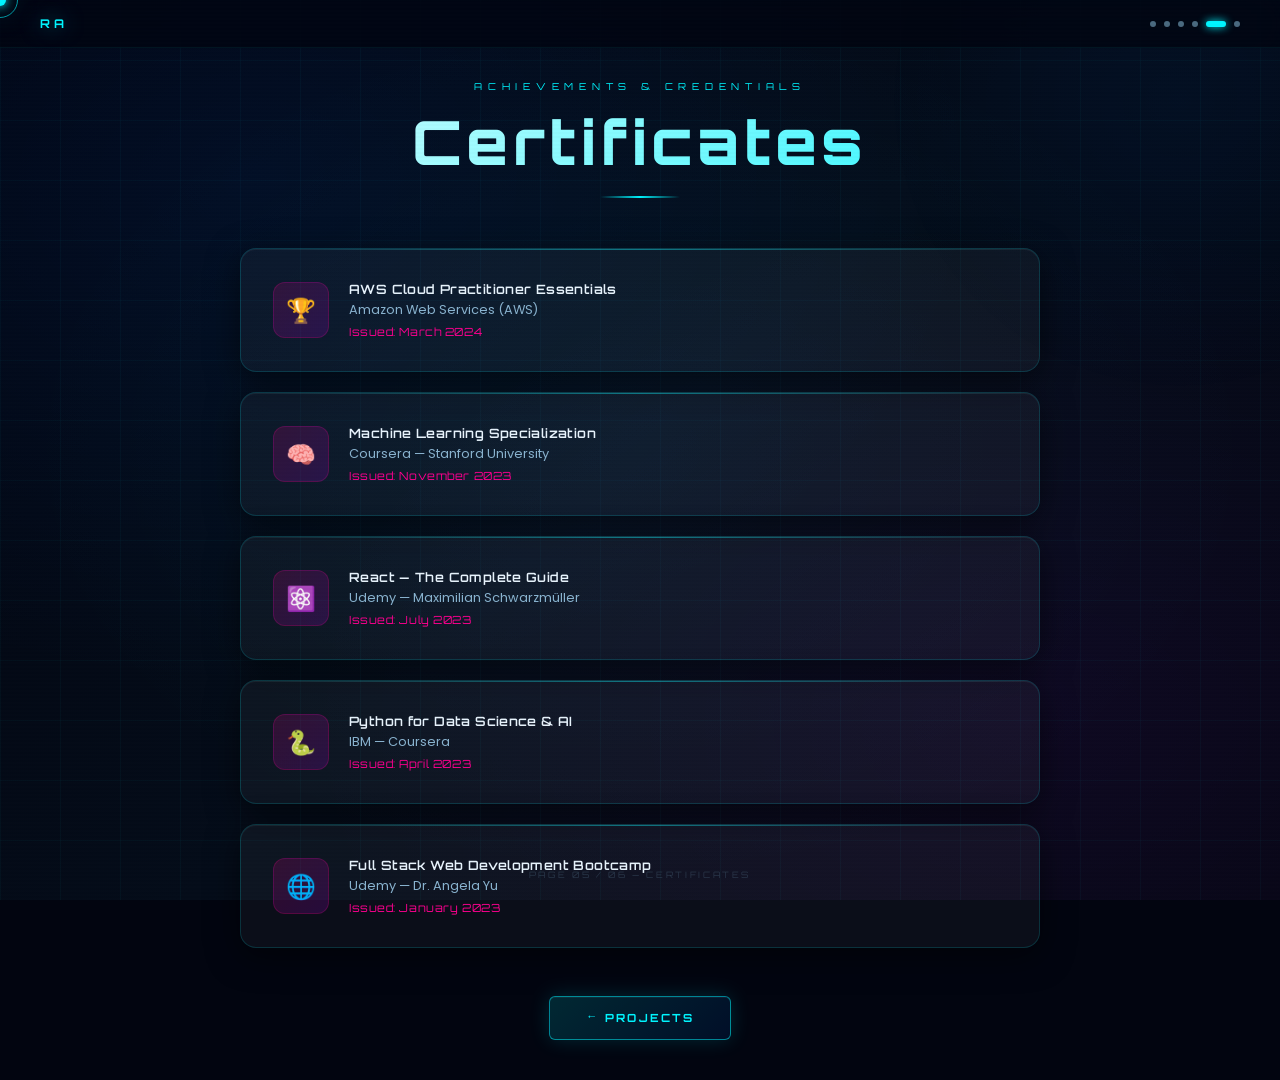
==== certificates.html @ 78b94bef "Add files via upload" ====
<!DOCTYPE html>
<html lang="en">
<head>
  <meta charset="UTF-8" />
  <meta name="viewport" content="width=device-width, initial-scale=1.0" />
  <!-- Edit the browser tab title below -->
  <title>Certificates — Rakshith Anumalasetty</title>
  <link rel="stylesheet" href="style.css" />
</head>

<!-- data-page="4" sets the active nav dot (4 = Certificates) -->
<body data-page="4">

  <!-- Custom cursor elements -->
  <div class="cursor"></div>
  <div class="cursor-ring"></div>

  <!-- Animated background layers -->
  <div class="bg-canvas"></div>

  <!-- Floating particles layer -->
  <div class="particles"></div>

  <!-- Subtle scanlines overlay -->
  <div class="scanlines"></div>

  <!-- ======== NAVIGATION ======== -->
  <nav class="nav">
    <!-- Edit the brand/logo text below -->
    <span class="nav-brand">RA</span>

    <!-- Nav dots: active dot = index 4 -->
    <div class="nav-dots">
      <div class="nav-dot" data-index="0" title="Home"></div>
      <div class="nav-dot" data-index="1" title="Education"></div>
      <div class="nav-dot" data-index="2" title="Skills"></div>
      <div class="nav-dot" data-index="3" title="Projects"></div>
      <div class="nav-dot" data-index="4" title="Certificates"></div>
      <div class="nav-dot" data-index="5" title="Contact"></div>
    </div>
  </nav>

  <!-- ======== CERTIFICATES PAGE CONTENT ======== -->
  <main class="page page-transition" style="justify-content: flex-start; padding-top: 0;">

    <!-- Page Header -->
    <header class="page-header">
      <!-- Small label — edit this text -->
      <p class="page-header-label">Achievements & Credentials</p>
      <!-- Page title — edit this text -->
      <h1 class="page-title">Certificates</h1>
      <div class="page-divider"></div>
    </header>

    <!-- Certificates Grid -->
    <div class="content-grid" style="max-width: 800px;">

      <!-- ======== CERTIFICATE 1 ======== -->
      <!-- Edit certificate title, issuer, and date below -->
      <div class="glass-card cert-card">
        <!-- Edit the emoji icon -->
        <div class="cert-icon">🏆</div>
        <div class="cert-body">
          <!-- Edit certificate name -->
          <div class="cert-title">AWS Cloud Practitioner Essentials</div>
          <!-- Edit issuing organization -->
          <div class="cert-issuer">Amazon Web Services (AWS)</div>
          <!-- Edit date issued -->
          <div class="cert-date">Issued: March 2024</div>
        </div>
      </div>

      <!-- ======== CERTIFICATE 2 ======== -->
      <div class="glass-card cert-card">
        <!-- Edit the emoji icon -->
        <div class="cert-icon">🧠</div>
        <div class="cert-body">
          <!-- Edit certificate name -->
          <div class="cert-title">Machine Learning Specialization</div>
          <!-- Edit issuing organization -->
          <div class="cert-issuer">Coursera — Stanford University</div>
          <!-- Edit date issued -->
          <div class="cert-date">Issued: November 2023</div>
        </div>
      </div>

      <!-- ======== CERTIFICATE 3 ======== -->
      <div class="glass-card cert-card">
        <!-- Edit the emoji icon -->
        <div class="cert-icon">⚛️</div>
        <div class="cert-body">
          <!-- Edit certificate name -->
          <div class="cert-title">React — The Complete Guide</div>
          <!-- Edit issuing organization -->
          <div class="cert-issuer">Udemy — Maximilian Schwarzmüller</div>
          <!-- Edit date issued -->
          <div class="cert-date">Issued: July 2023</div>
        </div>
      </div>

      <!-- ======== CERTIFICATE 4 ======== -->
      <div class="glass-card cert-card">
        <!-- Edit the emoji icon -->
        <div class="cert-icon">🐍</div>
        <div class="cert-body">
          <!-- Edit certificate name -->
          <div class="cert-title">Python for Data Science & AI</div>
          <!-- Edit issuing organization -->
          <div class="cert-issuer">IBM — Coursera</div>
          <!-- Edit date issued -->
          <div class="cert-date">Issued: April 2023</div>
        </div>
      </div>

      <!-- ======== CERTIFICATE 5 ======== -->
      <div class="glass-card cert-card">
        <!-- Edit the emoji icon -->
        <div class="cert-icon">🌐</div>
        <div class="cert-body">
          <!-- Edit certificate name -->
          <div class="cert-title">Full Stack Web Development Bootcamp</div>
          <!-- Edit issuing organization -->
          <div class="cert-issuer">Udemy — Dr. Angela Yu</div>
          <!-- Edit date issued -->
          <div class="cert-date">Issued: January 2023</div>
        </div>
      </div>

      <!-- ======== ADD MORE CERTIFICATES ======== -->
      <!-- Copy a .glass-card.cert-card block above and edit it -->

    </div>

    <!-- Navigation button back to Projects -->
    <div class="btn-group">
      <!-- Button back to Projects page -->
      <a href="projects.html" class="btn btn-primary">
        <span style="transform: rotate(180deg); display: inline-block;">→</span>
        Projects
      </a>
    </div>

  </main>

  <!-- Footer label -->
  <div class="footer-note">Page 05 / 06 — Certificates</div>

  <script src="script.js"></script>
</body>
</html>
---- style.css ----
/* ============================================================
   PORTFOLIO - FUTURISTIC DESIGN SYSTEM
   Edit colors, fonts, and spacing from the :root variables
   ============================================================ */

@import url('https://fonts.googleapis.com/css2?family=Orbitron:wght@400;500;600;700;800;900&family=Poppins:wght@300;400;500;600&display=swap');

/* === GLOBAL CSS VARIABLES (Edit these to change the theme) === */
:root {
  --clr-bg-start: #020510;
  --clr-bg-mid: #050d1a;
  --clr-bg-end: #040812;

  --clr-neon-cyan: #00f5ff;
  --clr-neon-purple: #bf00ff;
  --clr-neon-blue: #0066ff;
  --clr-neon-pink: #ff0090;

  --clr-glass-bg: rgba(255, 255, 255, 0.04);
  --clr-glass-border: rgba(0, 245, 255, 0.15);
  --clr-glass-hover: rgba(0, 245, 255, 0.08);

  --clr-text-primary: #e8f4fd;
  --clr-text-secondary: #8ab4d0;
  --clr-text-muted: #4a6a80;

  --font-display: 'Orbitron', monospace;
  --font-body: 'Poppins', sans-serif;

  --transition-smooth: all 0.4s cubic-bezier(0.23, 1, 0.32, 1);
  --transition-fast: all 0.2s ease;

  --shadow-glow-cyan: 0 0 20px rgba(0, 245, 255, 0.4), 0 0 60px rgba(0, 245, 255, 0.15);
  --shadow-glow-purple: 0 0 20px rgba(191, 0, 255, 0.4), 0 0 60px rgba(191, 0, 255, 0.15);
  --shadow-glow-pink: 0 0 20px rgba(255, 0, 144, 0.4), 0 0 60px rgba(255, 0, 144, 0.15);
  --shadow-card: 0 8px 32px rgba(0, 0, 0, 0.5);
}

/* === RESET & BASE === */
*, *::before, *::after {
  margin: 0;
  padding: 0;
  box-sizing: border-box;
}

html {
  scroll-behavior: smooth;
}

body {
  font-family: var(--font-body);
  background: var(--clr-bg-start);
  color: var(--clr-text-primary);
  min-height: 100vh;
  overflow-x: hidden;
  cursor: none; /* Custom cursor active */
}

/* === CUSTOM CURSOR === */
.cursor {
  width: 12px;
  height: 12px;
  background: var(--clr-neon-cyan);
  border-radius: 50%;
  position: fixed;
  top: 0; left: 0;
  pointer-events: none;
  z-index: 9999;
  transform: translate(-50%, -50%);
  transition: transform 0.1s ease, width 0.3s ease, height 0.3s ease, background 0.3s ease;
  box-shadow: 0 0 10px var(--clr-neon-cyan), 0 0 30px rgba(0, 245, 255, 0.5);
}

.cursor-ring {
  width: 36px;
  height: 36px;
  border: 1.5px solid rgba(0, 245, 255, 0.6);
  border-radius: 50%;
  position: fixed;
  top: 0; left: 0;
  pointer-events: none;
  z-index: 9998;
  transform: translate(-50%, -50%);
  transition: transform 0.15s ease;
}

body:has(a:hover) .cursor,
body:has(button:hover) .cursor {
  width: 20px;
  height: 20px;
  background: var(--clr-neon-purple);
  box-shadow: 0 0 15px var(--clr-neon-purple), 0 0 40px rgba(191, 0, 255, 0.5);
}

/* === ANIMATED BACKGROUND === */
.bg-canvas {
  position: fixed;
  inset: 0;
  z-index: 0;
  background:
    radial-gradient(ellipse at 20% 20%, rgba(0, 102, 255, 0.08) 0%, transparent 50%),
    radial-gradient(ellipse at 80% 80%, rgba(191, 0, 255, 0.06) 0%, transparent 50%),
    radial-gradient(ellipse at 50% 50%, rgba(0, 245, 255, 0.03) 0%, transparent 70%),
    linear-gradient(135deg, var(--clr-bg-start), var(--clr-bg-mid), var(--clr-bg-end));
}

/* Animated grid overlay */
.bg-canvas::before {
  content: '';
  position: absolute;
  inset: 0;
  background-image:
    linear-gradient(rgba(0, 245, 255, 0.03) 1px, transparent 1px),
    linear-gradient(90deg, rgba(0, 245, 255, 0.03) 1px, transparent 1px);
  background-size: 60px 60px;
  animation: gridShift 20s linear infinite;
}

/* Floating orb */
.bg-canvas::after {
  content: '';
  position: absolute;
  width: 600px;
  height: 600px;
  border-radius: 50%;
  background: radial-gradient(circle, rgba(0, 102, 255, 0.05) 0%, transparent 70%);
  top: -200px;
  right: -200px;
  animation: orbFloat 15s ease-in-out infinite;
}

@keyframes gridShift {
  0% { transform: translateY(0); }
  100% { transform: translateY(60px); }
}

@keyframes orbFloat {
  0%, 100% { transform: translate(0, 0) scale(1); }
  33% { transform: translate(-50px, 80px) scale(1.1); }
  66% { transform: translate(30px, -40px) scale(0.9); }
}

/* === PAGE WRAPPER === */
.page {
  position: relative;
  z-index: 1;
  min-height: 100vh;
  display: flex;
  flex-direction: column;
  align-items: center;
  justify-content: center;
  padding: 40px 20px;
}

/* === PAGE TRANSITION === */
.page-transition {
  animation: pageIn 0.6s cubic-bezier(0.23, 1, 0.32, 1) both;
}

@keyframes pageIn {
  from {
    opacity: 0;
    transform: translateY(30px) scale(0.98);
    filter: blur(4px);
  }
  to {
    opacity: 1;
    transform: translateY(0) scale(1);
    filter: blur(0);
  }
}

/* === NAVIGATION (subtle top bar) === */
.nav {
  position: fixed;
  top: 0;
  left: 0;
  right: 0;
  z-index: 100;
  padding: 16px 40px;
  display: flex;
  align-items: center;
  justify-content: space-between;
  background: rgba(2, 5, 16, 0.7);
  backdrop-filter: blur(20px);
  border-bottom: 1px solid rgba(0, 245, 255, 0.06);
}

/* === LOGO/BRAND NAME in nav === */
/* Edit the text inside .nav-brand in each HTML file */
.nav-brand {
  font-family: var(--font-display);
  font-size: 0.75rem;
  font-weight: 700;
  letter-spacing: 0.3em;
  color: var(--clr-neon-cyan);
  text-shadow: 0 0 20px rgba(0, 245, 255, 0.5);
  text-transform: uppercase;
}

.nav-dots {
  display: flex;
  gap: 8px;
  align-items: center;
}

.nav-dot {
  width: 6px;
  height: 6px;
  border-radius: 50%;
  background: var(--clr-text-muted);
  transition: var(--transition-fast);
  cursor: none;
}

.nav-dot.active {
  background: var(--clr-neon-cyan);
  box-shadow: 0 0 8px var(--clr-neon-cyan);
  width: 20px;
  border-radius: 3px;
}

/* === HERO SECTION (Home Page) === */
.hero {
  text-align: center;
  padding-top: 80px;
}

/* Edit tagline above the title */
.hero-eyebrow {
  font-family: var(--font-display);
  font-size: 0.65rem;
  letter-spacing: 0.5em;
  color: var(--clr-neon-cyan);
  text-transform: uppercase;
  margin-bottom: 24px;
  opacity: 0.8;
  animation: fadeSlideUp 0.8s 0.2s cubic-bezier(0.23, 1, 0.32, 1) both;
}

/* Main "This is my Portfolio" text */
.hero-title {
  font-family: var(--font-display);
  font-size: clamp(2.2rem, 6vw, 5rem);
  font-weight: 800;
  line-height: 1.1;
  letter-spacing: 0.05em;
  margin-bottom: 20px;
  background: linear-gradient(135deg, #ffffff 0%, var(--clr-neon-cyan) 50%, var(--clr-neon-blue) 100%);
  -webkit-background-clip: text;
  -webkit-text-fill-color: transparent;
  background-clip: text;
  text-shadow: none;
  animation: fadeSlideUp 0.8s 0.4s cubic-bezier(0.23, 1, 0.32, 1) both;
}

/* Name "Rakshith Anumalasetty" */
.hero-name {
  font-family: var(--font-display);
  font-size: clamp(1rem, 2.5vw, 1.6rem);
  font-weight: 500;
  letter-spacing: 0.25em;
  color: var(--clr-text-secondary);
  margin-bottom: 50px;
  position: relative;
  display: inline-block;
  animation: fadeSlideUp 0.8s 0.6s cubic-bezier(0.23, 1, 0.32, 1) both;
}

.hero-name::before,
.hero-name::after {
  content: '—';
  color: var(--clr-neon-purple);
  margin: 0 16px;
  opacity: 0.6;
}

/* Animated scanning line under the name */
.hero-name-line {
  position: absolute;
  bottom: -6px;
  left: 0;
  right: 0;
  height: 1px;
  background: linear-gradient(90deg, transparent, var(--clr-neon-cyan), transparent);
  animation: scanLine 3s ease-in-out infinite;
}

@keyframes scanLine {
  0%, 100% { opacity: 0; transform: scaleX(0); }
  50% { opacity: 1; transform: scaleX(1); }
}

/* === PAGE HEADERS (for Education, Skills, etc.) === */
.page-header {
  text-align: center;
  margin-bottom: 50px;
  padding-top: 80px;
  width: 100%;
}

/* Edit the section number/label */
.page-header-label {
  font-family: var(--font-display);
  font-size: 0.6rem;
  letter-spacing: 0.6em;
  color: var(--clr-neon-cyan);
  text-transform: uppercase;
  opacity: 0.7;
  margin-bottom: 12px;
  animation: fadeSlideUp 0.7s 0.1s both;
}

/* Edit the main page title */
.page-title {
  font-family: var(--font-display);
  font-size: clamp(2rem, 5vw, 3.8rem);
  font-weight: 800;
  letter-spacing: 0.08em;
  background: linear-gradient(135deg, #ffffff, var(--clr-neon-cyan));
  -webkit-background-clip: text;
  -webkit-text-fill-color: transparent;
  background-clip: text;
  animation: fadeSlideUp 0.7s 0.2s both;
}

.page-divider {
  width: 80px;
  height: 2px;
  background: linear-gradient(90deg, transparent, var(--clr-neon-cyan), transparent);
  margin: 16px auto 0;
  animation: fadeSlideUp 0.7s 0.3s both;
}

/* === GLASS CARDS === */
.glass-card {
  background: var(--clr-glass-bg);
  border: 1px solid var(--clr-glass-border);
  border-radius: 16px;
  padding: 32px;
  backdrop-filter: blur(20px);
  box-shadow: var(--shadow-card), inset 0 1px 0 rgba(255, 255, 255, 0.05);
  transition: var(--transition-smooth);
  position: relative;
  overflow: hidden;
}

.glass-card::before {
  content: '';
  position: absolute;
  top: 0; left: 0; right: 0;
  height: 1px;
  background: linear-gradient(90deg, transparent, rgba(0, 245, 255, 0.4), transparent);
}

.glass-card:hover {
  background: var(--clr-glass-hover);
  border-color: rgba(0, 245, 255, 0.3);
  box-shadow: var(--shadow-card), var(--shadow-glow-cyan), inset 0 1px 0 rgba(255, 255, 255, 0.08);
  transform: translateY(-4px);
}

/* === CONTENT GRID === */
.content-grid {
  width: 100%;
  max-width: 900px;
  display: grid;
  gap: 20px;
  animation: fadeSlideUp 0.7s 0.4s both;
}

.content-grid-2 {
  grid-template-columns: repeat(auto-fit, minmax(280px, 1fr));
}

/* === EDUCATION CARD SPECIFICS === */
/* Edit degree, institution, year inside each .edu-card in education.html */
.edu-card {
  display: flex;
  gap: 24px;
  align-items: flex-start;
}

.edu-icon {
  width: 52px;
  height: 52px;
  border-radius: 12px;
  background: linear-gradient(135deg, rgba(0, 245, 255, 0.15), rgba(0, 102, 255, 0.15));
  border: 1px solid rgba(0, 245, 255, 0.2);
  display: flex;
  align-items: center;
  justify-content: center;
  font-size: 1.4rem;
  flex-shrink: 0;
}

.edu-body {}

/* Edit degree name */
.edu-degree {
  font-family: var(--font-display);
  font-size: 0.85rem;
  font-weight: 600;
  color: var(--clr-neon-cyan);
  letter-spacing: 0.05em;
  margin-bottom: 4px;
}

/* Edit institution name */
.edu-institution {
  font-size: 1rem;
  font-weight: 500;
  color: var(--clr-text-primary);
  margin-bottom: 6px;
}

/* Edit year / GPA / score */
.edu-meta {
  display: flex;
  gap: 16px;
  flex-wrap: wrap;
}

.edu-tag {
  font-size: 0.72rem;
  letter-spacing: 0.05em;
  padding: 3px 10px;
  border-radius: 20px;
  border: 1px solid rgba(0, 245, 255, 0.2);
  color: var(--clr-text-secondary);
  background: rgba(0, 245, 255, 0.05);
}

/* === SKILLS SECTION === */
/* Edit skill names and percentages inside skills.html */
.skills-section-title {
  font-family: var(--font-display);
  font-size: 0.7rem;
  letter-spacing: 0.4em;
  color: var(--clr-neon-purple);
  text-transform: uppercase;
  margin-bottom: 20px;
}

.skill-item {
  margin-bottom: 18px;
}

.skill-header {
  display: flex;
  justify-content: space-between;
  margin-bottom: 8px;
}

.skill-name {
  font-size: 0.85rem;
  font-weight: 500;
  color: var(--clr-text-primary);
}

.skill-pct {
  font-family: var(--font-display);
  font-size: 0.72rem;
  color: var(--clr-neon-cyan);
}

.skill-bar-bg {
  height: 4px;
  background: rgba(255, 255, 255, 0.06);
  border-radius: 2px;
  overflow: hidden;
}

.skill-bar-fill {
  height: 100%;
  border-radius: 2px;
  background: linear-gradient(90deg, var(--clr-neon-blue), var(--clr-neon-cyan));
  box-shadow: 0 0 10px rgba(0, 245, 255, 0.5);
  width: 0%;
  transition: width 1.2s cubic-bezier(0.23, 1, 0.32, 1);
}

/* Skill tags (for soft skills / tools) */
.skill-tags {
  display: flex;
  flex-wrap: wrap;
  gap: 10px;
}

.skill-tag {
  font-size: 0.78rem;
  padding: 8px 16px;
  border-radius: 8px;
  background: rgba(191, 0, 255, 0.08);
  border: 1px solid rgba(191, 0, 255, 0.2);
  color: var(--clr-text-secondary);
  transition: var(--transition-fast);
  cursor: default;
}

.skill-tag:hover {
  background: rgba(191, 0, 255, 0.15);
  border-color: rgba(191, 0, 255, 0.5);
  color: var(--clr-text-primary);
  box-shadow: 0 0 12px rgba(191, 0, 255, 0.2);
}

/* === PROJECT CARDS === */
/* Edit project title, description, tags in projects.html */
.project-card {
  cursor: default;
}

.project-top {
  display: flex;
  justify-content: space-between;
  align-items: flex-start;
  margin-bottom: 12px;
}

.project-title {
  font-family: var(--font-display);
  font-size: 0.85rem;
  font-weight: 700;
  color: var(--clr-neon-cyan);
  letter-spacing: 0.05em;
}

.project-badge {
  font-size: 0.65rem;
  padding: 3px 10px;
  border-radius: 20px;
  background: rgba(0, 245, 255, 0.08);
  border: 1px solid rgba(0, 245, 255, 0.2);
  color: var(--clr-neon-cyan);
  white-space: nowrap;
}

.project-desc {
  font-size: 0.85rem;
  line-height: 1.7;
  color: var(--clr-text-secondary);
  margin-bottom: 16px;
}

.project-tags {
  display: flex;
  flex-wrap: wrap;
  gap: 8px;
}

.project-tag {
  font-size: 0.68rem;
  padding: 4px 10px;
  border-radius: 6px;
  background: rgba(0, 102, 255, 0.1);
  border: 1px solid rgba(0, 102, 255, 0.2);
  color: var(--clr-neon-blue);
}

/* === CERTIFICATE CARDS === */
/* Edit certificate details in certificates.html */
.cert-card {
  display: flex;
  gap: 20px;
  align-items: center;
}

.cert-icon {
  width: 56px;
  height: 56px;
  border-radius: 12px;
  background: linear-gradient(135deg, rgba(255, 0, 144, 0.15), rgba(191, 0, 255, 0.15));
  border: 1px solid rgba(255, 0, 144, 0.2);
  display: flex;
  align-items: center;
  justify-content: center;
  font-size: 1.5rem;
  flex-shrink: 0;
}

.cert-body {}

.cert-title {
  font-family: var(--font-display);
  font-size: 0.8rem;
  font-weight: 600;
  color: var(--clr-text-primary);
  letter-spacing: 0.03em;
  margin-bottom: 4px;
}

.cert-issuer {
  font-size: 0.8rem;
  color: var(--clr-text-secondary);
  margin-bottom: 6px;
}

.cert-date {
  font-size: 0.7rem;
  color: var(--clr-neon-pink);
  font-family: var(--font-display);
  letter-spacing: 0.05em;
}

/* === CONTACT SECTION === */
/* Edit contact info in contact.html */
.contact-grid {
  display: grid;
  grid-template-columns: repeat(auto-fit, minmax(240px, 1fr));
  gap: 16px;
  width: 100%;
  max-width: 700px;
}

.contact-item {
  display: flex;
  align-items: center;
  gap: 16px;
  padding: 24px;
  background: var(--clr-glass-bg);
  border: 1px solid var(--clr-glass-border);
  border-radius: 14px;
  backdrop-filter: blur(20px);
  text-decoration: none;
  color: inherit;
  transition: var(--transition-smooth);
  box-shadow: var(--shadow-card);
  position: relative;
  overflow: hidden;
}

.contact-item::before {
  content: '';
  position: absolute;
  inset: 0;
  background: linear-gradient(135deg, rgba(0, 245, 255, 0.05), transparent);
  opacity: 0;
  transition: var(--transition-smooth);
}

.contact-item:hover {
  border-color: rgba(0, 245, 255, 0.4);
  box-shadow: var(--shadow-card), var(--shadow-glow-cyan);
  transform: translateY(-4px);
}

.contact-item:hover::before {
  opacity: 1;
}

.contact-icon-wrap {
  width: 48px;
  height: 48px;
  border-radius: 12px;
  background: linear-gradient(135deg, rgba(0, 245, 255, 0.15), rgba(0, 102, 255, 0.15));
  border: 1px solid rgba(0, 245, 255, 0.2);
  display: flex;
  align-items: center;
  justify-content: center;
  font-size: 1.3rem;
  flex-shrink: 0;
}

.contact-label {
  font-size: 0.68rem;
  letter-spacing: 0.1em;
  color: var(--clr-text-muted);
  text-transform: uppercase;
  margin-bottom: 3px;
}

/* Edit actual contact value */
.contact-value {
  font-size: 0.85rem;
  font-weight: 500;
  color: var(--clr-text-primary);
  word-break: break-all;
}

/* === BUTTONS === */
.btn-group {
  display: flex;
  gap: 16px;
  justify-content: center;
  flex-wrap: wrap;
  margin-top: 48px;
  animation: fadeSlideUp 0.7s 0.6s both;
}

/* Primary glowing button */
.btn {
  font-family: var(--font-display);
  font-size: 0.7rem;
  font-weight: 700;
  letter-spacing: 0.2em;
  text-transform: uppercase;
  text-decoration: none;
  padding: 14px 36px;
  border-radius: 6px;
  border: none;
  cursor: none;
  position: relative;
  display: inline-flex;
  align-items: center;
  gap: 10px;
  overflow: hidden;
  transition: var(--transition-smooth);
  white-space: nowrap;
}

.btn::before {
  content: '';
  position: absolute;
  inset: 0;
  border-radius: inherit;
  opacity: 0;
  transition: var(--transition-smooth);
}

.btn::after {
  content: '';
  position: absolute;
  bottom: 0;
  left: 50%;
  transform: translateX(-50%);
  width: 0%;
  height: 1px;
  transition: width 0.4s ease;
}

.btn:hover::after {
  width: 80%;
}

/* Primary cyan button */
.btn-primary {
  background: linear-gradient(135deg, rgba(0, 245, 255, 0.15), rgba(0, 102, 255, 0.1));
  border: 1px solid rgba(0, 245, 255, 0.5);
  color: var(--clr-neon-cyan);
  box-shadow: 0 0 20px rgba(0, 245, 255, 0.15), inset 0 1px 0 rgba(255, 255, 255, 0.05);
}

.btn-primary::before {
  background: linear-gradient(135deg, rgba(0, 245, 255, 0.1), rgba(0, 102, 255, 0.08));
}

.btn-primary::after {
  background: var(--clr-neon-cyan);
  box-shadow: 0 0 8px var(--clr-neon-cyan);
}

.btn-primary:hover {
  background: linear-gradient(135deg, rgba(0, 245, 255, 0.25), rgba(0, 102, 255, 0.2));
  border-color: var(--clr-neon-cyan);
  color: #fff;
  box-shadow: var(--shadow-glow-cyan), inset 0 1px 0 rgba(255, 255, 255, 0.1);
  transform: translateY(-3px) scale(1.02);
}

.btn-primary:hover::before {
  opacity: 1;
}

/* Secondary purple button */
.btn-secondary {
  background: linear-gradient(135deg, rgba(191, 0, 255, 0.12), rgba(0, 102, 255, 0.08));
  border: 1px solid rgba(191, 0, 255, 0.4);
  color: rgba(191, 0, 255, 0.9);
  box-shadow: 0 0 20px rgba(191, 0, 255, 0.1), inset 0 1px 0 rgba(255, 255, 255, 0.03);
}

.btn-secondary::after {
  background: var(--clr-neon-purple);
  box-shadow: 0 0 8px var(--clr-neon-purple);
}

.btn-secondary:hover {
  background: linear-gradient(135deg, rgba(191, 0, 255, 0.22), rgba(0, 102, 255, 0.15));
  border-color: var(--clr-neon-purple);
  color: #fff;
  box-shadow: var(--shadow-glow-purple), inset 0 1px 0 rgba(255, 255, 255, 0.08);
  transform: translateY(-3px) scale(1.02);
}

/* Accent pink button */
.btn-accent {
  background: linear-gradient(135deg, rgba(255, 0, 144, 0.12), rgba(191, 0, 255, 0.08));
  border: 1px solid rgba(255, 0, 144, 0.4);
  color: rgba(255, 0, 144, 0.9);
  box-shadow: 0 0 20px rgba(255, 0, 144, 0.1);
}

.btn-accent::after {
  background: var(--clr-neon-pink);
  box-shadow: 0 0 8px var(--clr-neon-pink);
}

.btn-accent:hover {
  border-color: var(--clr-neon-pink);
  color: #fff;
  box-shadow: var(--shadow-glow-pink);
  transform: translateY(-3px) scale(1.02);
}

/* Arrow icon inside button */
.btn-arrow {
  font-size: 0.9rem;
  transition: transform 0.3s ease;
}

.btn:hover .btn-arrow {
  transform: translateX(4px);
}

/* === FLOATING PARTICLES === */
.particles {
  position: fixed;
  inset: 0;
  pointer-events: none;
  z-index: 0;
  overflow: hidden;
}

.particle {
  position: absolute;
  width: 2px;
  height: 2px;
  background: var(--clr-neon-cyan);
  border-radius: 50%;
  animation: particleFloat linear infinite;
  opacity: 0;
}

@keyframes particleFloat {
  0% { transform: translateY(100vh) translateX(0); opacity: 0; }
  10% { opacity: 0.6; }
  90% { opacity: 0.3; }
  100% { transform: translateY(-10vh) translateX(30px); opacity: 0; }
}

/* === SCANLINE EFFECT === */
.scanlines {
  position: fixed;
  inset: 0;
  pointer-events: none;
  z-index: 200;
  background: repeating-linear-gradient(
    0deg,
    transparent,
    transparent 2px,
    rgba(0, 0, 0, 0.03) 2px,
    rgba(0, 0, 0, 0.03) 4px
  );
  opacity: 0.4;
}

/* === ANIMATIONS === */
@keyframes fadeSlideUp {
  from {
    opacity: 0;
    transform: translateY(20px);
  }
  to {
    opacity: 1;
    transform: translateY(0);
  }
}

/* === FOOTER NOTE === */
.footer-note {
  position: fixed;
  bottom: 20px;
  left: 50%;
  transform: translateX(-50%);
  font-family: var(--font-display);
  font-size: 0.55rem;
  letter-spacing: 0.3em;
  color: var(--clr-text-muted);
  text-transform: uppercase;
  opacity: 0.4;
}

/* === RESPONSIVE === */
@media (max-width: 768px) {
  .nav {
    padding: 14px 20px;
  }

  .page {
    padding: 30px 16px;
  }

  .glass-card {
    padding: 22px;
  }

  .edu-card {
    flex-direction: column;
    gap: 16px;
  }

  .cert-card {
    flex-direction: column;
    align-items: flex-start;
    gap: 14px;
  }

  .btn {
    padding: 12px 24px;
    font-size: 0.65rem;
  }

  .btn-group {
    flex-direction: column;
    align-items: center;
    gap: 12px;
  }

  .hero-name::before,
  .hero-name::after {
    display: none;
  }

  body {
    cursor: auto;
  }

  .cursor, .cursor-ring {
    display: none;
  }
}

@media (max-width: 480px) {
  .contact-grid {
    grid-template-columns: 1fr;
  }
}
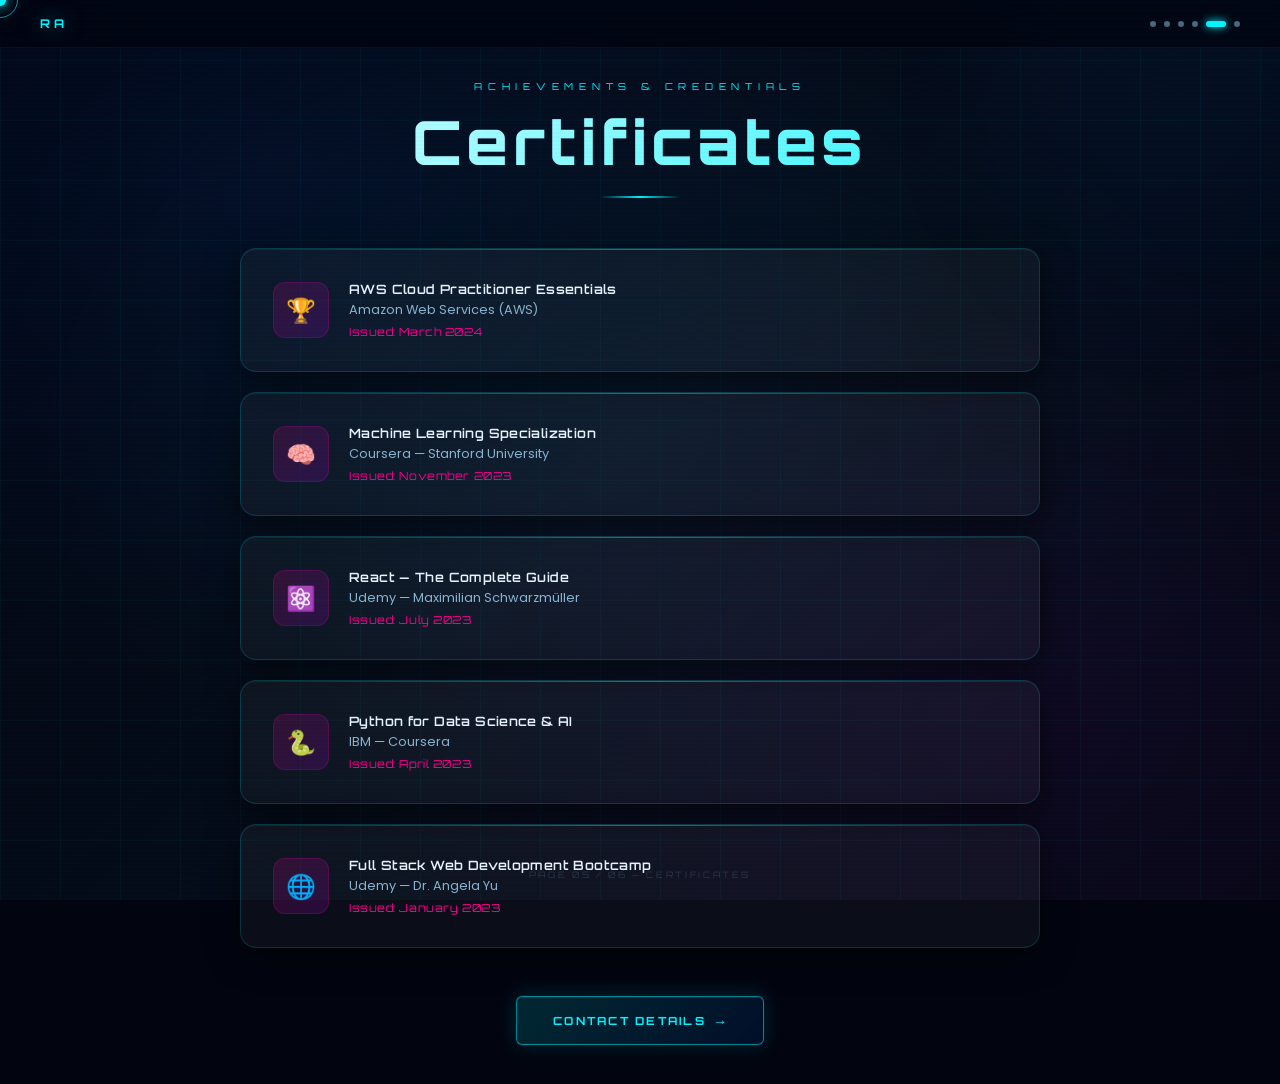
==== commit 37a5db03: "Update certificates.html" ====
--- a/certificates.html
+++ b/certificates.html
@@ -133,10 +133,10 @@
 
     <!-- Navigation button back to Projects -->
     <div class="btn-group">
-      <!-- Button back to Projects page -->
-      <a href="projects.html" class="btn btn-primary">
-        <span style="transform: rotate(180deg); display: inline-block;">→</span>
-        Projects
+       <!-- Button to Contact page -->
+      <a href="contact.html" class="btn btn-primary">
+        Contact Details
+        <span class="btn-arrow">→</span>
       </a>
     </div>
 
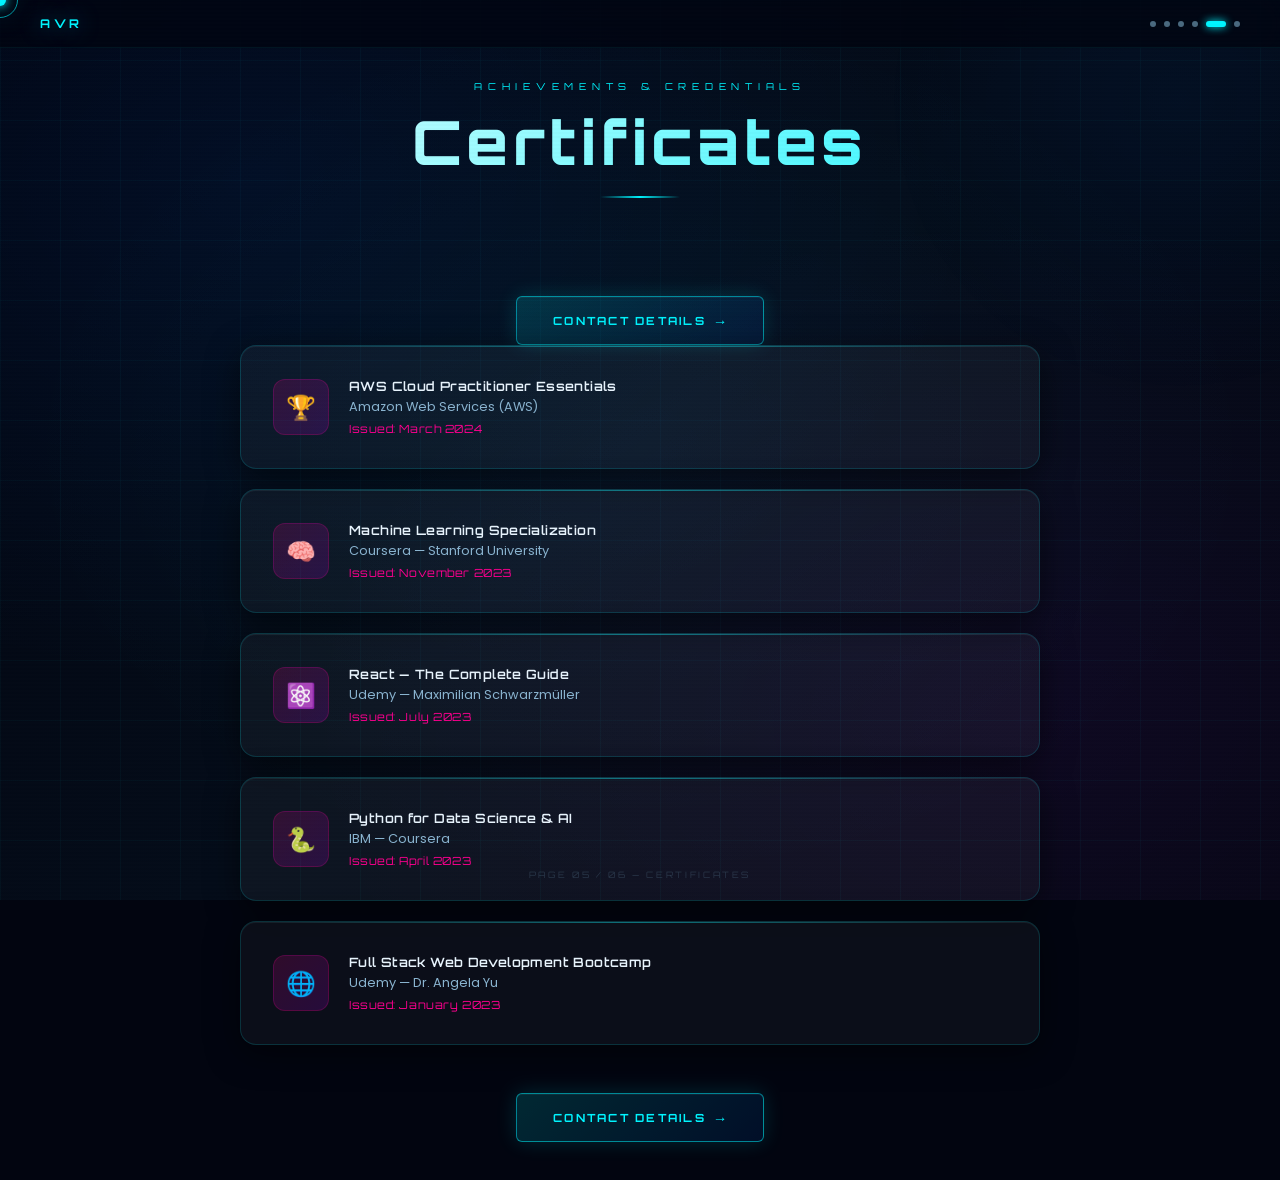
==== commit 6e9edfa3: "Update certificates.html" ====
--- a/certificates.html
+++ b/certificates.html
@@ -27,7 +27,7 @@
   <!-- ======== NAVIGATION ======== -->
   <nav class="nav">
     <!-- Edit the brand/logo text below -->
-    <span class="nav-brand">RA</span>
+    <span class="nav-brand">AVR</span>
 
     <!-- Nav dots: active dot = index 4 -->
     <div class="nav-dots">
@@ -51,6 +51,14 @@
       <h1 class="page-title">Certificates</h1>
       <div class="page-divider"></div>
     </header>
+        <!-- Navigation button back to Projects -->
+    <div class="btn-group">
+       <!-- Button to Contact page -->
+      <a href="contact.html" class="btn btn-primary">
+        Contact Details
+        <span class="btn-arrow">→</span>
+      </a>
+    </div>
 
     <!-- Certificates Grid -->
     <div class="content-grid" style="max-width: 800px;">
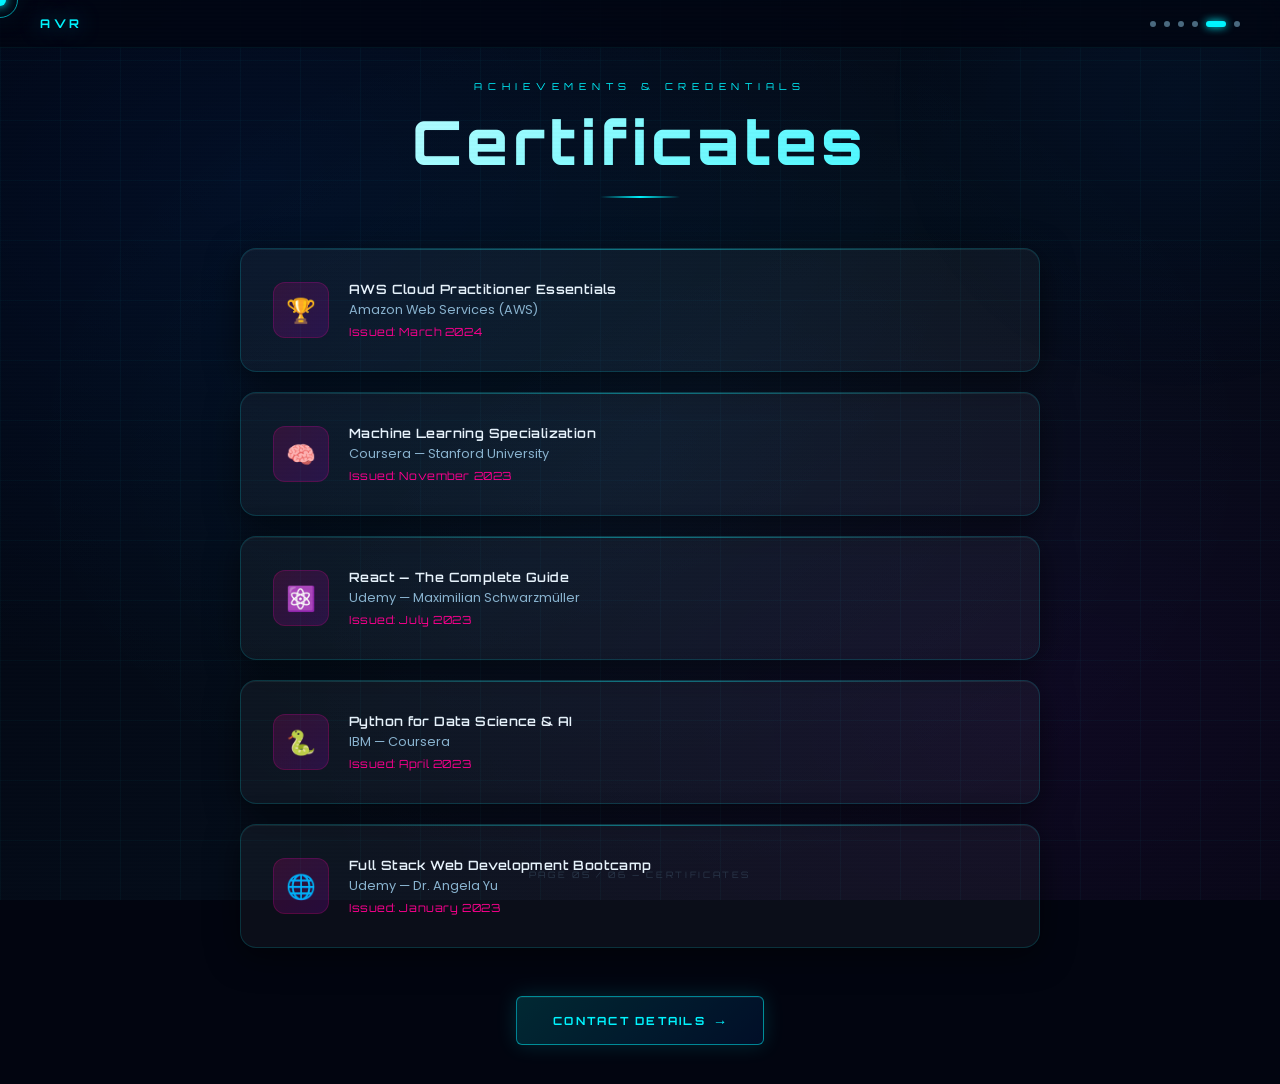
==== commit 2d36a0ac: "Update certificates.html" ====
--- a/certificates.html
+++ b/certificates.html
@@ -51,14 +51,6 @@
       <h1 class="page-title">Certificates</h1>
       <div class="page-divider"></div>
     </header>
-        <!-- Navigation button back to Projects -->
-    <div class="btn-group">
-       <!-- Button to Contact page -->
-      <a href="contact.html" class="btn btn-primary">
-        Contact Details
-        <span class="btn-arrow">→</span>
-      </a>
-    </div>
 
     <!-- Certificates Grid -->
     <div class="content-grid" style="max-width: 800px;">
